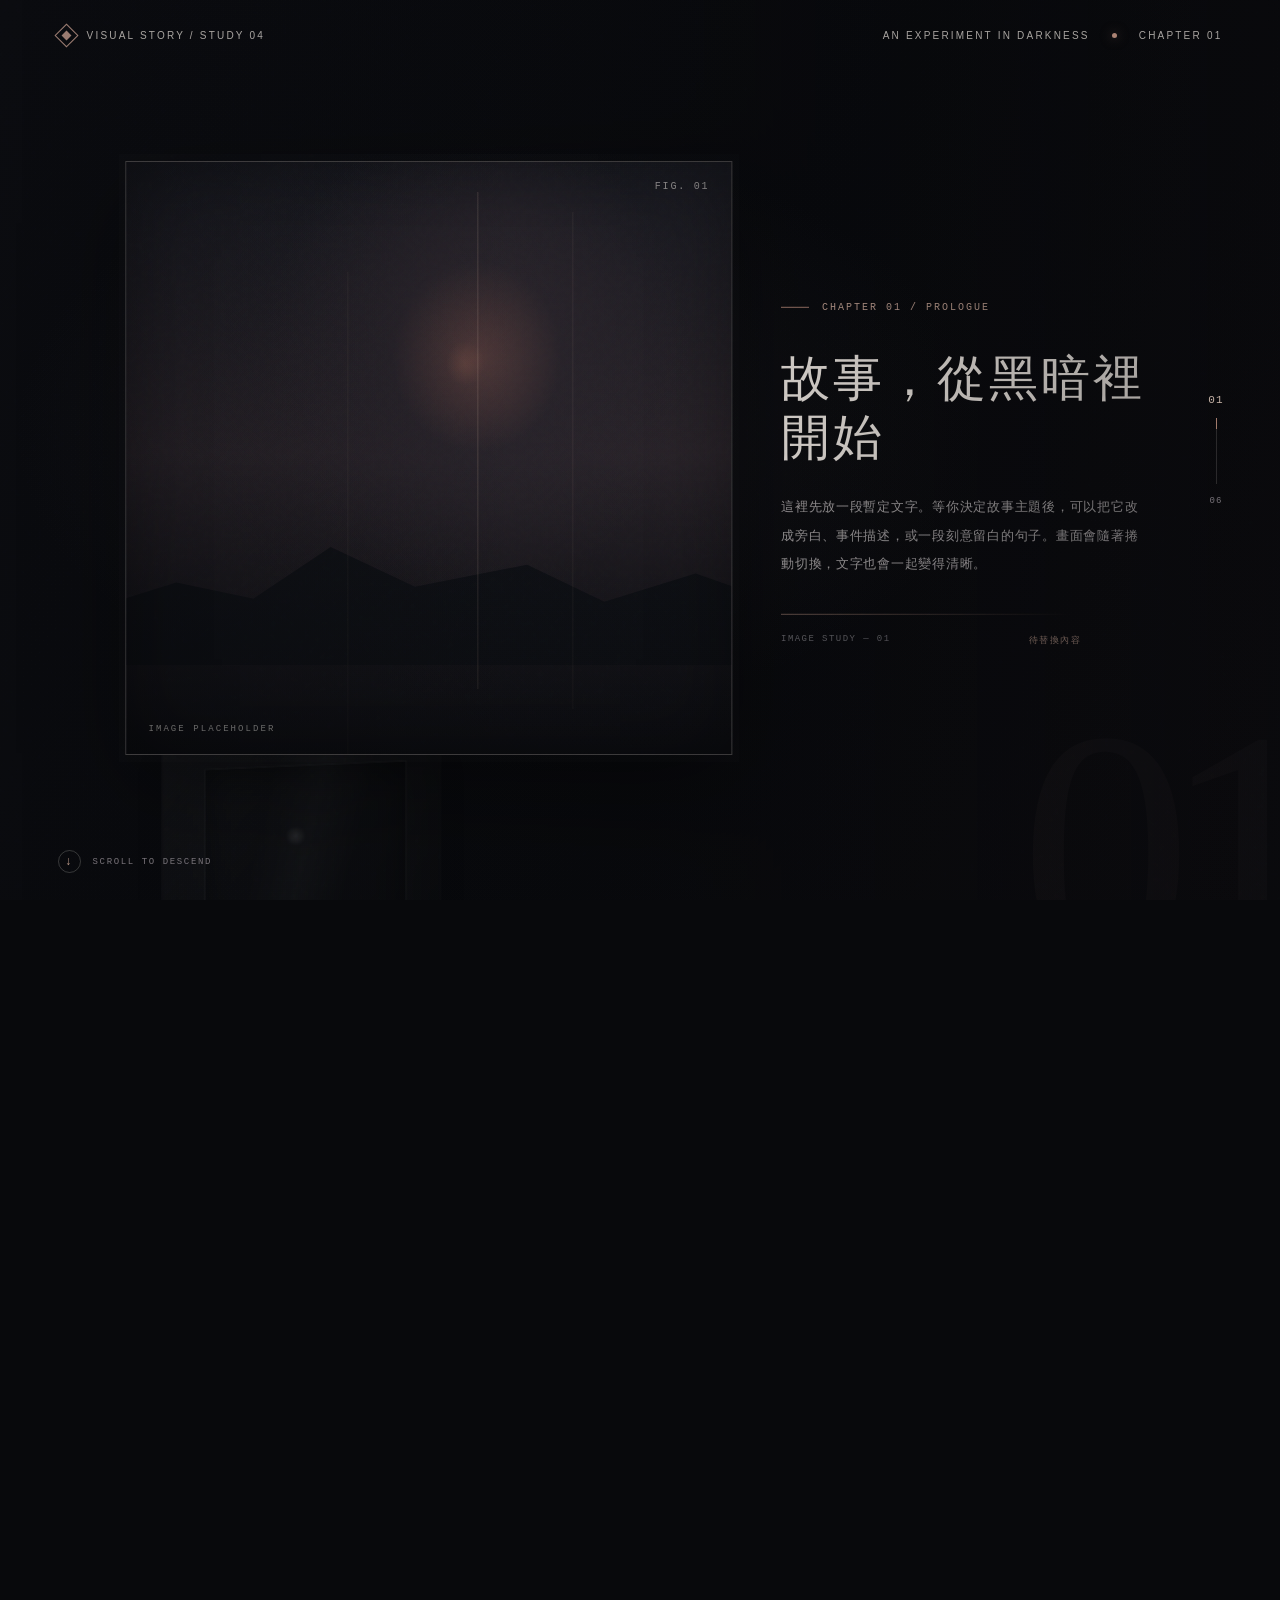
==== as04/index.html @ 1abc4d1a "Rename index.html to as04/index.html" ====
<!DOCTYPE html>
<html lang="zh-Hant">
<head>
  <meta charset="UTF-8" />
  <meta name="viewport" content="width=device-width, initial-scale=1.0" />
  <meta name="theme-color" content="#08090c" />
  <title>向下 — 暗色敘事網頁原型</title>
  <style>
    :root {
      --bg: #08090c;
      --paper: #e7e3dd;
      --muted: #8b8989;
      --dim: #55565b;
      --accent: #aa8273;
      --line: rgba(231, 227, 221, .14);
      --ease: cubic-bezier(.22, .72, .18, 1);
    }
    * { box-sizing: border-box; }
    html { background: var(--bg); scroll-behavior: smooth; }
    body {
      margin: 0;
      color: var(--paper);
      background: var(--bg);
      font-family: Inter, "Noto Sans TC", "PingFang TC", "Microsoft JhengHei", sans-serif;
      overflow-x: hidden;
      scrollbar-color: #55515a #090a0d;
    }
    body::before {
      content: "";
      position: fixed;
      inset: 0;
      z-index: 10;
      pointer-events: none;
      opacity: .13;
      background-image: url("data:image/svg+xml,%3Csvg viewBox='0 0 180 180' xmlns='http://www.w3.org/2000/svg'%3E%3Cfilter id='n'%3E%3CfeTurbulence type='fractalNoise' baseFrequency='.9' numOctaves='3' stitchTiles='stitch'/%3E%3C/filter%3E%3Crect width='100%25' height='100%25' filter='url(%23n)' opacity='.28'/%3E%3C/svg%3E");
      mix-blend-mode: soft-light;
    }
    .story-scroll { position: relative; height: 600vh; }
    .stage {
      position: sticky;
      top: 0;
      height: 100svh;
      min-height: 570px;
      overflow: hidden;
      isolation: isolate;
      background:
        radial-gradient(ellipse at 39% 48%, rgba(57, 52, 60, .21), transparent 44%),
        linear-gradient(112deg, #0b0c10 0%, #08090c 57%, #0c0b0e 100%);
    }
    .stage::after {
      content: "";
      position: absolute;
      inset: 0;
      pointer-events: none;
      z-index: 7;
      background: linear-gradient(90deg, transparent 0%, rgba(8,9,12,.06) 52%, rgba(8,9,12,.34) 100%);
    }
    .topbar {
      position: absolute;
      z-index: 8;
      top: 27px;
      left: 4.5vw;
      right: 4.5vw;
      display: flex;
      justify-content: space-between;
      align-items: center;
      color: #a8a4a0;
      font-size: 10px;
      letter-spacing: .22em;
      text-transform: uppercase;
    }
    .brand { display: flex; gap: 12px; align-items: center; }
    .brand-mark { width: 17px; height: 17px; border: 1px solid #9a7b70; transform: rotate(45deg); position: relative; }
    .brand-mark::after { content: ""; position: absolute; inset: 4px; background: #9a7b70; }
    .top-right { display: flex; gap: 22px; align-items: center; }
    .top-dot { width: 5px; height: 5px; border-radius: 50%; background: var(--accent); box-shadow: 0 0 12px rgba(170,130,115,.55); }

    .slide-main {
      position: absolute;
      inset: 0;
      display: grid;
      grid-template-columns: minmax(0, 1.28fr) minmax(300px, .82fr);
      align-items: center;
      gap: clamp(34px, 5vw, 90px);
      padding: 8.8vh 8.6vw 7vh 8.6vw;
      z-index: 3;
      transition: opacity .55s var(--ease), transform .75s var(--ease), filter .55s var(--ease);
    }
    .visual-wrap {
      position: relative;
      width: 100%;
      height: min(66vh, 690px);
      min-height: 350px;
      display: flex;
      align-items: center;
      justify-content: center;
      transform: translateX(1.2vw);
    }
    .visual-frame {
      position: relative;
      width: min(100%, 650px);
      height: 100%;
      overflow: hidden;
      background: #17171c;
      border: 1px solid rgba(218,207,195,.2);
      box-shadow: 0 30px 90px rgba(0,0,0,.35), 0 0 0 7px rgba(255,255,255,.012);
      isolation: isolate;
    }
    .visual-frame::before {
      content: "";
      position: absolute;
      inset: 0;
      z-index: 3;
      pointer-events: none;
      background: linear-gradient(180deg, rgba(7,8,11,.04) 15%, rgba(7,8,11,.02) 50%, rgba(7,8,11,.6) 100%), linear-gradient(90deg, rgba(6,7,10,.3), transparent 65%);
      box-shadow: inset 0 0 80px rgba(0,0,0,.36);
    }
    .visual-frame::after {
      content: "IMAGE PLACEHOLDER";
      position: absolute;
      left: 22px;
      bottom: 19px;
      z-index: 4;
      color: rgba(231,227,221,.44);
      font: 9px/1.2 ui-monospace, SFMono-Regular, Consolas, monospace;
      letter-spacing: .23em;
    }
    .art {
      position: absolute;
      inset: 0;
      overflow: hidden;
      background-color: #15151a;
      transition: background .6s ease;
    }
    .art::before, .art::after { content: ""; position: absolute; display: block; }
    .art-01 {
      background: radial-gradient(ellipse at 56% 34%, rgba(118,79,71,.52), transparent 4%, transparent 18%), radial-gradient(ellipse at 58% 33%, #553c3c 0%, #2a252c 17%, transparent 43%), linear-gradient(180deg, #1a1b22 0%, #2b252b 49%, #121318 100%);
    }
    .art-01::before { left: -8%; right: -8%; bottom: 15%; height: 25%; background: #111318; clip-path: polygon(0 65%, 14% 44%, 25% 55%, 36% 20%, 48% 47%, 64% 32%, 75% 57%, 88% 38%, 100% 58%, 100% 100%, 0 100%); }
    .art-01::after { width: 1px; height: 84%; left: 58%; top: 5%; background: rgba(218,188,167,.22); box-shadow: -130px 80px 0 rgba(218,188,167,.08), 95px 20px 0 rgba(218,188,167,.1); }
    .art-02 {
      background: radial-gradient(ellipse at 48% 39%, rgba(156,156,163,.5), transparent 5%, transparent 25%), linear-gradient(130deg, #25252c 0%, #15171e 42%, #0b1017 100%);
    }
    .art-02::before { inset: 8% 13%; border: 1px solid rgba(184,190,197,.22); transform: perspective(600px) rotateY(-12deg); box-shadow: 0 0 55px rgba(142,157,168,.07), inset 0 0 45px rgba(0,0,0,.7); }
    .art-02::after { width: 36%; height: 120%; left: 32%; top: -8%; background: linear-gradient(90deg, transparent, rgba(157,165,175,.11), transparent); transform: skewX(-13deg); }
    .art-03 {
      background: radial-gradient(circle at 64% 30%, #b3a9a0 0%, #756c6b 3%, rgba(91,87,93,.58) 12%, transparent 28%), linear-gradient(180deg, #26252d 0%, #4a444a 50%, #16171c 100%);
    }
    .art-03::before { left: -10%; right: -10%; height: 45%; bottom: -3%; background: linear-gradient(160deg, #242329, #111217); clip-path: polygon(0 70%, 19% 41%, 31% 56%, 48% 23%, 61% 49%, 72% 36%, 100% 66%, 100% 100%, 0 100%); }
    .art-03::after { left: 0; right: 0; bottom: 42%; height: 1px; background: rgba(229,219,211,.15); box-shadow: 0 12px 38px 15px rgba(199,184,176,.07); }
    .art-04 {
      background: radial-gradient(ellipse at 50% 60%, rgba(107,76,90,.43), transparent 30%), linear-gradient(140deg, #17151d, #28222d 52%, #0c0e13);
    }
    .art-04::before { inset: -18% 18%; border-left: 1px solid rgba(197,169,183,.28); border-right: 1px solid rgba(197,169,183,.13); transform: rotate(17deg); box-shadow: 55px 0 0 rgba(197,169,183,.03), -55px 0 0 rgba(197,169,183,.03); }
    .art-04::after { width: 7%; height: 65%; top: 16%; left: 49%; background: linear-gradient(180deg, transparent, rgba(195,158,174,.2), transparent); filter: blur(6px); transform: rotate(17deg); }
    .art-05 {
      background: radial-gradient(ellipse at 37% 40%, rgba(108,115,96,.4), transparent 28%), linear-gradient(155deg, #1d211e, #111513 60%, #080a0c);
    }
    .art-05::before { left: 20%; right: 17%; bottom: 0; height: 67%; background: linear-gradient(90deg, #101310, #252925 48%, #111411); clip-path: polygon(20% 0, 74% 0, 100% 100%, 0 100%); opacity: .9; }
    .art-05::after { left: 48%; top: 0; height: 86%; width: 1px; background: rgba(194,190,165,.17); box-shadow: 70px 65px 0 rgba(194,190,165,.06), -60px 30px 0 rgba(194,190,165,.08); }
    .art-06 {
      background: radial-gradient(ellipse at 50% 45%, rgba(133,111,94,.4), transparent 5%, transparent 27%), linear-gradient(180deg, #17171b, #272329 51%, #08090c 100%);
    }
    .art-06::before { width: 42%; height: 42%; left: 29%; top: 27%; border: 1px solid rgba(192,168,146,.24); transform: rotate(45deg); box-shadow: 0 0 50px rgba(173,133,108,.09), inset 0 0 35px rgba(173,133,108,.04); }
    .art-06::after { width: 1px; height: 100%; left: 50%; top: 0; background: linear-gradient(transparent, rgba(192,168,146,.28), transparent); }
    .art-index { position: absolute; right: 22px; top: 19px; z-index: 4; color: rgba(231,227,221,.56); font: 10px ui-monospace, monospace; letter-spacing: .18em; }
    .frame-corner { position: absolute; z-index: 5; width: 18px; height: 18px; border-color: rgba(205,174,157,.64); border-style: solid; pointer-events: none; }
    .frame-corner.tl { top: -5px; left: -5px; border-width: 1px 0 0 1px; }
    .frame-corner.br { right: -5px; bottom: -5px; border-width: 0 1px 1px 0; }

    .copy {
      max-width: 450px;
      padding: 1vh 0 0;
      transform: translateY(1.2vh);
    }
    .chapter-label { display: flex; align-items: center; gap: 13px; margin-bottom: clamp(22px, 3.8vh, 38px); color: #b99a8c; font: 10px/1.5 ui-monospace, SFMono-Regular, Consolas, monospace; letter-spacing: .2em; text-transform: uppercase; }
    .chapter-label::before { content: ""; width: 28px; height: 1px; background: #997366; }
    h1 { margin: 0 0 25px; font-size: clamp(34px, 3.8vw, 59px); line-height: 1.22; font-weight: 400; letter-spacing: .06em; color: #e6e0da; }
    .story-copy { max-width: 370px; margin: 0; color: #9e9a9b; font-size: clamp(13px, 1.05vw, 15px); line-height: 2.15; letter-spacing: .055em; font-weight: 300; }
    .copy-rule { margin: 35px 0 19px; width: 100%; max-width: 290px; height: 1px; background: linear-gradient(90deg, rgba(174,138,122,.55), transparent); }
    .copy-bottom { display: flex; justify-content: space-between; max-width: 300px; color: #5e5d62; font: 9px ui-monospace, monospace; letter-spacing: .16em; }
    .copy-bottom span:last-child { color: #8a7268; }

    .scene-number {
      position: absolute;
      z-index: -1;
      right: -1.8vw;
      bottom: -10vh;
      color: rgba(225,218,209,.025);
      font: 400 clamp(180px, 27vw, 410px)/.8 Georgia, serif;
      letter-spacing: -.09em;
      pointer-events: none;
    }

    .ghost {
      position: absolute;
      z-index: 2;
      left: 9.5vw;
      width: clamp(190px, 28vw, 380px);
      height: 33vh;
      min-height: 160px;
      opacity: 0;
      pointer-events: none;
      transition: transform .85s var(--ease), opacity .7s var(--ease), filter .7s var(--ease);
      filter: grayscale(.65) blur(.8px);
    }
    .ghost .ghost-frame { position: relative; height: 100%; width: 100%; overflow: hidden; border: 1px solid rgba(218,207,195,.12); box-shadow: 0 12px 35px rgba(0,0,0,.25); }
    .ghost .ghost-art { position: absolute; inset: 0; }
    .ghost .ghost-caption { position: absolute; left: 15px; bottom: 12px; z-index: 2; color: rgba(231,227,221,.56); font: 9px ui-monospace, monospace; letter-spacing: .16em; }
    .ghost-prev { top: 0; transform: translateY(-84%) scale(.83); transform-origin: 50% 100%; }
    .ghost-next { bottom: 0; transform: translateY(84%) scale(.83); transform-origin: 50% 0%; }
    .ghost.visible { opacity: .34; filter: grayscale(.75) blur(.6px); }
    .ghost-prev.visible { transform: translateY(-48%) scale(.78); }
    .ghost-next.visible { transform: translateY(48%) scale(.78); }

    .side-index {
      position: absolute;
      z-index: 8;
      right: 4.4vw;
      top: 50%;
      transform: translateY(-50%);
      display: flex;
      flex-direction: column;
      align-items: center;
      gap: 12px;
      color: #777278;
      font: 9px ui-monospace, monospace;
      letter-spacing: .12em;
    }
    .index-line { position: relative; width: 1px; height: 66px; background: rgba(231,227,221,.15); overflow: hidden; }
    .index-fill { display: block; width: 100%; height: 16.66%; background: #a17a6b; transition: height .5s ease; }
    .side-index strong { font-size: 11px; color: #c6b3a7; font-weight: 400; }
    .scroll-hint { position: absolute; z-index: 8; left: 4.5vw; bottom: 27px; display: flex; align-items: center; gap: 12px; color: #777278; font: 9px ui-monospace, monospace; letter-spacing: .18em; }
    .scroll-arrow { width: 23px; height: 23px; border: 1px solid rgba(231,227,221,.2); border-radius: 50%; display: grid; place-items: center; color: #bd9b8a; font-size: 12px; animation: breathe 2.2s ease-in-out infinite; }
    .scroll-hint.is-end { opacity: .36; }
    @keyframes breathe { 0%,100% { transform: translateY(0); opacity: .75; } 50% { transform: translateY(4px); opacity: 1; } }

    .stage[data-changing="true"] .slide-main { opacity: .24; transform: translateY(13px); filter: blur(3px); }
    .stage[data-changing="true"] .visual-frame { transform: scale(.985); }
    .visually-hidden { position: absolute; width: 1px; height: 1px; padding: 0; margin: -1px; overflow: hidden; clip: rect(0,0,0,0); white-space: nowrap; border: 0; }

    @media (max-width: 900px) {
      .slide-main { grid-template-columns: minmax(0, 1.05fr) minmax(250px, .85fr); gap: 4vw; padding-left: 6vw; padding-right: 8vw; }
      .visual-wrap { height: 59vh; transform: none; }
      .ghost { left: 6vw; }
      .side-index { right: 2.5vw; }
      h1 { font-size: clamp(30px, 4.7vw, 45px); }
    }
    @media (max-width: 640px) {
      .stage { min-height: 630px; }
      .topbar { top: 19px; left: 6vw; right: 6vw; font-size: 8px; }
      .top-right { gap: 10px; }
      .top-right span:first-child { display: none; }
      .slide-main { display: flex; flex-direction: column; justify-content: center; gap: 24px; padding: 70px 9vw 63px; }
      .visual-wrap { width: 84%; height: 41vh; min-height: 260px; margin-left: -8%; }
      .copy { width: 82%; align-self: flex-end; padding: 0; transform: none; margin-top: -2vh; }
      .chapter-label { margin-bottom: 12px; font-size: 9px; }
      h1 { font-size: clamp(27px, 8vw, 38px); margin-bottom: 11px; }
      .story-copy { font-size: 12px; line-height: 1.85; }
      .copy-rule { margin: 17px 0 11px; }
      .copy-bottom { max-width: 100%; }
      .ghost { left: 8vw; width: 48vw; height: 20vh; min-height: 105px; }
      .ghost-prev.visible { transform: translateY(-35%) scale(.72); }
      .ghost-next.visible { transform: translateY(35%) scale(.72); }
      .side-index { right: 4vw; top: 40%; }
      .index-line { height: 42px; }
      .scroll-hint { left: 6vw; bottom: 18px; font-size: 8px; }
      .scene-number { bottom: -3vh; right: -2vw; font-size: 56vw; }
    }
    @media (prefers-reduced-motion: reduce) {
      *, *::before, *::after { scroll-behavior: auto !important; animation-duration: .01ms !important; transition-duration: .01ms !important; }
    }
  </style>
</head>
<body>
  <main class="story-scroll" id="storyScroll" aria-label="向下敘事網頁原型">
    <section class="stage" id="stage" aria-live="polite">
      <header class="topbar">
        <div class="brand"><span class="brand-mark" aria-hidden="true"></span><span>VISUAL STORY / STUDY 04</span></div>
        <div class="top-right"><span>AN EXPERIMENT IN DARKNESS</span><span class="top-dot" aria-hidden="true"></span><span id="topChapter">CHAPTER 01</span></div>
      </header>

      <div class="ghost ghost-prev" id="ghostPrev" aria-hidden="true"><div class="ghost-frame"><div class="ghost-art art art-01" id="prevArt"></div><span class="ghost-caption" id="prevCaption">01 / PREVIOUS TRACE</span></div></div>
      <div class="ghost ghost-next visible" id="ghostNext" aria-hidden="true"><div class="ghost-frame"><div class="ghost-art art art-02" id="nextArt"></div><span class="ghost-caption" id="nextCaption">02 / NEXT TRACE</span></div></div>

      <article class="slide-main" id="activeSlide">
        <div class="visual-wrap">
          <div class="visual-frame" id="visualFrame">
            <div class="art art-01" id="activeArt"></div>
            <span class="art-index" id="artIndex">FIG. 01</span>
            <span class="frame-corner tl" aria-hidden="true"></span>
            <span class="frame-corner br" aria-hidden="true"></span>
          </div>
        </div>
        <div class="copy" id="copyBlock">
          <div class="chapter-label" id="chapterLabel">CHAPTER 01 / PROLOGUE</div>
          <h1 id="sceneTitle">故事，從黑暗裡開始</h1>
          <p class="story-copy" id="sceneCopy">這裡先放一段暫定文字。等你決定故事主題後，可以把它改成旁白、事件描述，或一段刻意留白的句子。畫面會隨著捲動切換，文字也會一起變得清晰。</p>
          <div class="copy-rule"></div>
          <div class="copy-bottom"><span id="copyMeta">IMAGE STUDY — 01</span><span id="copyStatus">待替換內容</span></div>
        </div>
        <span class="scene-number" id="sceneNumber" aria-hidden="true">01</span>
      </article>

      <aside class="side-index" aria-label="故事進度">
        <strong id="currentIndex">01</strong>
        <span class="index-line"><i class="index-fill" id="indexFill"></i></span>
        <span id="totalIndex">06</span>
      </aside>
      <div class="scroll-hint" id="scrollHint"><span class="scroll-arrow" aria-hidden="true">↓</span><span>SCROLL TO DESCEND</span></div>
    </section>
  </main>
  <script>
    // 之後只要替換這裡的標題、文字與圖片 class，就能放入你的正式故事。
    const scenes = [
      {
        number: '01', label: 'CHAPTER 01 / PROLOGUE', title: '故事，從黑暗裡開始',
        copy: '這裡先放一段暫定文字。等你決定故事主題後，可以把它改成旁白、事件描述，或一段刻意留白的句子。畫面會隨著捲動切換，文字也會一起變得清晰。',
        art: 'art-01', meta: 'IMAGE STUDY — 01', status: '待替換內容'
      },
      {
        number: '02', label: 'CHAPTER 02 / THE THRESHOLD', title: '有些事，正在發生',
        copy: '第二幕的文字占位。當這一幕成為主畫面，前一幕會退到上方，縮小、褪色；下一幕則從下方若隱若現地浮現。',
        art: 'art-02', meta: 'IMAGE STUDY — 02', status: '待替換內容'
      },
      {
        number: '03', label: 'CHAPTER 03 / THE SILENCE', title: '沉默並不代表平靜',
        copy: '第三幕的文字占位。這裡可以描述一個場景、一個物件的運作方式，或故事裡逐漸浮現的線索。',
        art: 'art-03', meta: 'IMAGE STUDY — 03', status: '待替換內容'
      },
      {
        number: '04', label: 'CHAPTER 04 / THE FRACTURE', title: '裂縫開始擴大',
        copy: '第四幕的文字占位。每次向下捲動，圖片和文字會成套切換；前後兩幕以低彩度、低透明度的方式留在畫面邊緣。',
        art: 'art-04', meta: 'IMAGE STUDY — 04', status: '待替換內容'
      },
      {
        number: '05', label: 'CHAPTER 05 / THE DEPTH', title: '越往下，越看不清楚',
        copy: '第五幕的文字占位。正式製作時，可以讓六至八張圖有各自的視覺重點，但統一色調與構圖節奏，讓它們看起來屬於同一個故事。',
        art: 'art-05', meta: 'IMAGE STUDY — 05', status: '待替換內容'
      },
      {
        number: '06', label: 'CHAPTER 06 / AFTERIMAGE', title: '最後留下的，是痕跡',
        copy: '最後一幕的文字占位。走到這裡，前方不再有下一張圖；你也可以在正式版本中用一個收束句，讓故事停在最適合的位置。',
        art: 'art-06', meta: 'IMAGE STUDY — 06', status: '待替換內容'
      }
    ];

    const $ = (id) => document.getElementById(id);
    const stage = $('stage');
    const els = {
      topChapter: $('topChapter'), activeArt: $('activeArt'), artIndex: $('artIndex'),
      chapterLabel: $('chapterLabel'), sceneTitle: $('sceneTitle'), sceneCopy: $('sceneCopy'),
      copyMeta: $('copyMeta'), copyStatus: $('copyStatus'), sceneNumber: $('sceneNumber'),
      currentIndex: $('currentIndex'), totalIndex: $('totalIndex'), indexFill: $('indexFill'),
      ghostPrev: $('ghostPrev'), ghostNext: $('ghostNext'), prevArt: $('prevArt'), nextArt: $('nextArt'),
      prevCaption: $('prevCaption'), nextCaption: $('nextCaption'), scrollHint: $('scrollHint')
    };
    let activeIndex = -1;
    let scrollQueued = false;
    els.totalIndex.textContent = String(scenes.length).padStart(2, '0');

    function setArtClass(element, artClass) {
      element.className = element.className.replace(/\bart-0[1-6]\b/g, '').trim();
      element.classList.add(artClass);
    }
    function renderScene(index) {
      if (index === activeIndex) return;
      activeIndex = index;
      const scene = scenes[index];
      stage.dataset.changing = 'true';
      window.setTimeout(() => {
        els.topChapter.textContent = `CHAPTER ${scene.number}`;
        setArtClass(els.activeArt, scene.art);
        els.artIndex.textContent = `FIG. ${scene.number}`;
        els.chapterLabel.textContent = scene.label;
        els.sceneTitle.textContent = scene.title;
        els.sceneCopy.textContent = scene.copy;
        els.copyMeta.textContent = scene.meta;
        els.copyStatus.textContent = scene.status;
        els.sceneNumber.textContent = scene.number;
        els.currentIndex.textContent = scene.number;
        els.indexFill.style.height = `${((index + 1) / scenes.length) * 100}%`;

        if (index > 0) {
          const prev = scenes[index - 1];
          setArtClass(els.prevArt, prev.art);
          els.prevCaption.textContent = `${prev.number} / PREVIOUS TRACE`;
          els.ghostPrev.classList.add('visible');
        } else {
          els.ghostPrev.classList.remove('visible');
        }
        if (index < scenes.length - 1) {
          const next = scenes[index + 1];
          setArtClass(els.nextArt, next.art);
          els.nextCaption.textContent = `${next.number} / NEXT TRACE`;
          els.ghostNext.classList.add('visible');
          els.scrollHint.classList.remove('is-end');
          els.scrollHint.querySelector('span:last-child').textContent = 'SCROLL TO DESCEND';
        } else {
          els.ghostNext.classList.remove('visible');
          els.scrollHint.classList.add('is-end');
          els.scrollHint.querySelector('span:last-child').textContent = 'END OF CURRENT STORY';
        }
        requestAnimationFrame(() => stage.dataset.changing = 'false');
      }, 130);
    }
    function updateFromScroll() {
      const vh = window.innerHeight || 1;
      const index = Math.max(0, Math.min(scenes.length - 1, Math.round(window.scrollY / vh)));
      renderScene(index);
      scrollQueued = false;
    }
    window.addEventListener('scroll', () => {
      if (!scrollQueued) {
        scrollQueued = true;
        requestAnimationFrame(updateFromScroll);
      }
    }, { passive: true });
    window.addEventListener('resize', updateFromScroll);
    renderScene(0);
  </script>
</body>
</html>
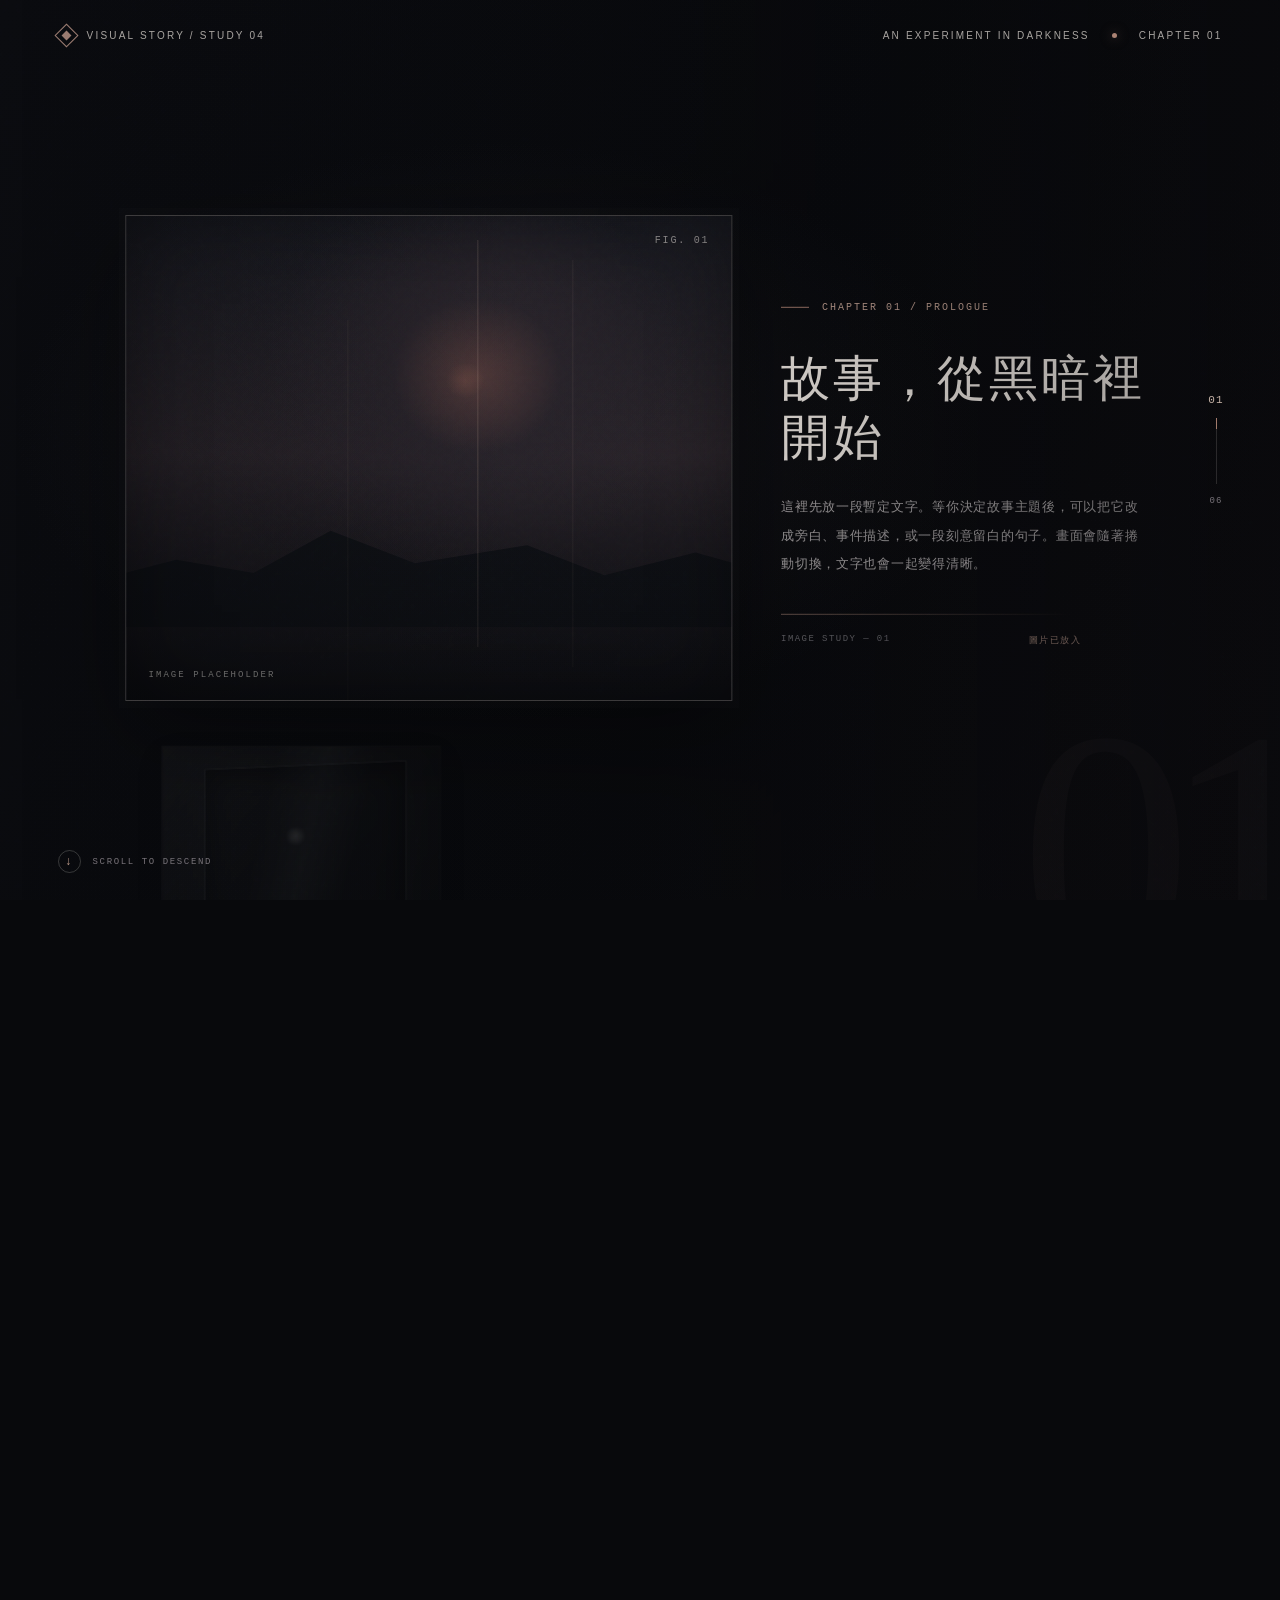
==== commit 8debcf09: "Rename index (1).html to as04/index.html" ====
--- a/as04/index.html
+++ b/as04/index.html
@@ -4,7 +4,7 @@
   <meta charset="UTF-8" />
   <meta name="viewport" content="width=device-width, initial-scale=1.0" />
   <meta name="theme-color" content="#08090c" />
-  <title>向下 — 暗色敘事網頁原型</title>
+  <title>向下 — 暗色敘事網頁</title>
   <style>
     :root {
       --bg: #08090c;
@@ -99,7 +99,9 @@
     .visual-frame {
       position: relative;
       width: min(100%, 650px);
-      height: 100%;
+      height: auto;
+      aspect-ratio: 5 / 4;
+      max-height: 100%;
       overflow: hidden;
       background: #17171c;
       border: 1px solid rgba(218,207,195,.2);
@@ -125,6 +127,13 @@
       font: 9px/1.2 ui-monospace, SFMono-Regular, Consolas, monospace;
       letter-spacing: .23em;
     }
+    .visual-frame.image-loaded::after { display: none; }
+    .art.image-art {
+      background-size: cover;
+      background-position: center;
+      background-repeat: no-repeat;
+    }
+    .art.image-art::before, .art.image-art::after { display: none !important; }
     .art {
       position: absolute;
       inset: 0;
@@ -311,17 +320,18 @@
     </section>
   </main>
   <script>
-    // 之後只要替換這裡的標題、文字與圖片 class，就能放入你的正式故事。
+    // 每幕圖片只要放進 images/，並命名 scene-01.png、scene-02.png……即可自動載入。
+    // 不需要每次新增圖片就修改圖片路徑；只需把相同編號的 PNG 放進 images 資料夾。
     const scenes = [
       {
-        number: '01', label: 'CHAPTER 01 / PROLOGUE', title: '故事，從黑暗裡開始',
+        number: '01', label: 'CHAPTER 01 / PROLOGUE', title: '故事，從黑暗裡開始', // 圖片放在 as04/images/scene-01.png
         copy: '這裡先放一段暫定文字。等你決定故事主題後，可以把它改成旁白、事件描述，或一段刻意留白的句子。畫面會隨著捲動切換，文字也會一起變得清晰。',
-        art: 'art-01', meta: 'IMAGE STUDY — 01', status: '待替換內容'
+        art: 'art-01', meta: 'IMAGE STUDY — 01', status: '圖片已放入'
       },
       {
-        number: '02', label: 'CHAPTER 02 / THE THRESHOLD', title: '有些事，正在發生',
+        number: '02', label: 'CHAPTER 02 / THE THRESHOLD', title: '有些事，正在發生', // 圖片放在 as04/images/scene-02.png
         copy: '第二幕的文字占位。當這一幕成為主畫面，前一幕會退到上方，縮小、褪色；下一幕則從下方若隱若現地浮現。',
-        art: 'art-02', meta: 'IMAGE STUDY — 02', status: '待替換內容'
+        art: 'art-02', meta: 'IMAGE STUDY — 02', status: '圖片已放入'
       },
       {
         number: '03', label: 'CHAPTER 03 / THE SILENCE', title: '沉默並不代表平靜',
@@ -348,7 +358,7 @@
     const $ = (id) => document.getElementById(id);
     const stage = $('stage');
     const els = {
-      topChapter: $('topChapter'), activeArt: $('activeArt'), artIndex: $('artIndex'),
+      topChapter: $('topChapter'), activeArt: $('activeArt'), artIndex: $('artIndex'), visualFrame: $('visualFrame'),
       chapterLabel: $('chapterLabel'), sceneTitle: $('sceneTitle'), sceneCopy: $('sceneCopy'),
       copyMeta: $('copyMeta'), copyStatus: $('copyStatus'), sceneNumber: $('sceneNumber'),
       currentIndex: $('currentIndex'), totalIndex: $('totalIndex'), indexFill: $('indexFill'),
@@ -358,10 +368,38 @@
     let activeIndex = -1;
     let scrollQueued = false;
     els.totalIndex.textContent = String(scenes.length).padStart(2, '0');
+    $('storyScroll').style.height = `${scenes.length * 100}vh`; // 場景數量改變時，自動調整捲動長度
 
     function setArtClass(element, artClass) {
       element.className = element.className.replace(/\bart-0[1-6]\b/g, '').trim();
       element.classList.add(artClass);
+    }
+    // 自動尋找 images/scene-編號.png。圖片還沒放入或路徑錯誤時，保留原本的抽象占位圖。
+    let artRequestId = 0;
+    function setSceneArt(element, scene) {
+      const requestToken = String(++artRequestId);
+      element.dataset.sceneRequest = requestToken;
+      element.className = 'art';
+      element.style.backgroundImage = '';
+      element.classList.add(scene.art);
+      if (element.id === 'activeArt') els.visualFrame.classList.remove('image-loaded');
+
+      const imagePath = scene.image || `images/scene-${scene.number}.png`;
+      const imageProbe = new Image();
+      imageProbe.onload = () => {
+        if (element.dataset.sceneRequest !== requestToken) return;
+        element.className = 'art image-art';
+        element.style.backgroundImage = `url("${imagePath}")`;
+        if (element.id === 'activeArt') els.visualFrame.classList.add('image-loaded');
+      };
+      imageProbe.onerror = () => {
+        if (element.dataset.sceneRequest !== requestToken) return;
+        element.className = 'art';
+        element.style.backgroundImage = '';
+        element.classList.add(scene.art);
+        if (element.id === 'activeArt') els.visualFrame.classList.remove('image-loaded');
+      };
+      imageProbe.src = imagePath;
     }
     function renderScene(index) {
       if (index === activeIndex) return;
@@ -370,7 +408,7 @@
       stage.dataset.changing = 'true';
       window.setTimeout(() => {
         els.topChapter.textContent = `CHAPTER ${scene.number}`;
-        setArtClass(els.activeArt, scene.art);
+        setSceneArt(els.activeArt, scene);
         els.artIndex.textContent = `FIG. ${scene.number}`;
         els.chapterLabel.textContent = scene.label;
         els.sceneTitle.textContent = scene.title;
@@ -383,7 +421,7 @@
 
         if (index > 0) {
           const prev = scenes[index - 1];
-          setArtClass(els.prevArt, prev.art);
+          setSceneArt(els.prevArt, prev);
           els.prevCaption.textContent = `${prev.number} / PREVIOUS TRACE`;
           els.ghostPrev.classList.add('visible');
         } else {
@@ -391,7 +429,7 @@
         }
         if (index < scenes.length - 1) {
           const next = scenes[index + 1];
-          setArtClass(els.nextArt, next.art);
+          setSceneArt(els.nextArt, next);
           els.nextCaption.textContent = `${next.number} / NEXT TRACE`;
           els.ghostNext.classList.add('visible');
           els.scrollHint.classList.remove('is-end');
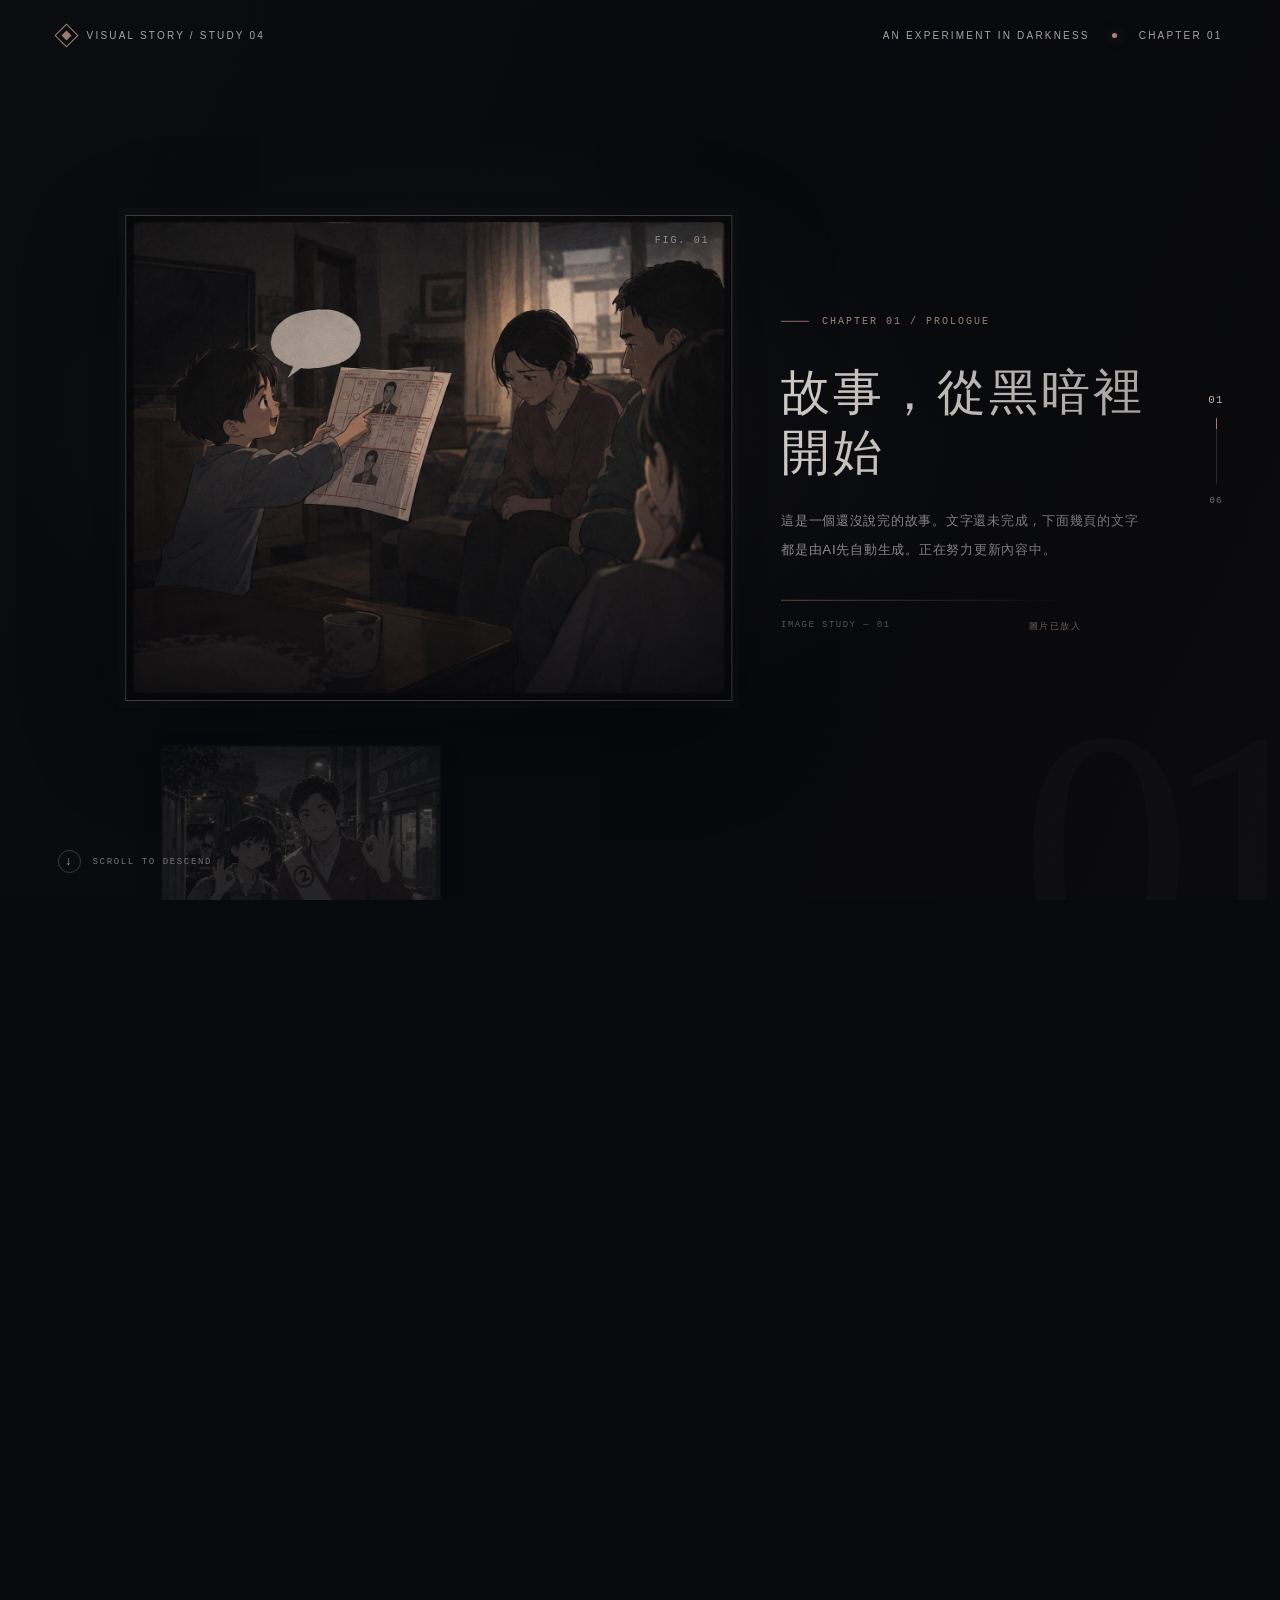
==== commit e408d147: "Update title and scene copy in index.html" ====
--- a/as04/index.html
+++ b/as04/index.html
@@ -4,7 +4,7 @@
   <meta charset="UTF-8" />
   <meta name="viewport" content="width=device-width, initial-scale=1.0" />
   <meta name="theme-color" content="#08090c" />
-  <title>向下 — 暗色敘事網頁</title>
+  <title>暗色敘事網頁</title>
   <style>
     :root {
       --bg: #08090c;
@@ -325,7 +325,7 @@
     const scenes = [
       {
         number: '01', label: 'CHAPTER 01 / PROLOGUE', title: '故事，從黑暗裡開始', // 圖片放在 as04/images/scene-01.png
-        copy: '這裡先放一段暫定文字。等你決定故事主題後，可以把它改成旁白、事件描述，或一段刻意留白的句子。畫面會隨著捲動切換，文字也會一起變得清晰。',
+        copy: '這是一個還沒說完的故事。文字還未完成，下面幾頁的文字都是由AI先自動生成。正在努力更新內容中。',
         art: 'art-01', meta: 'IMAGE STUDY — 01', status: '圖片已放入'
       },
       {
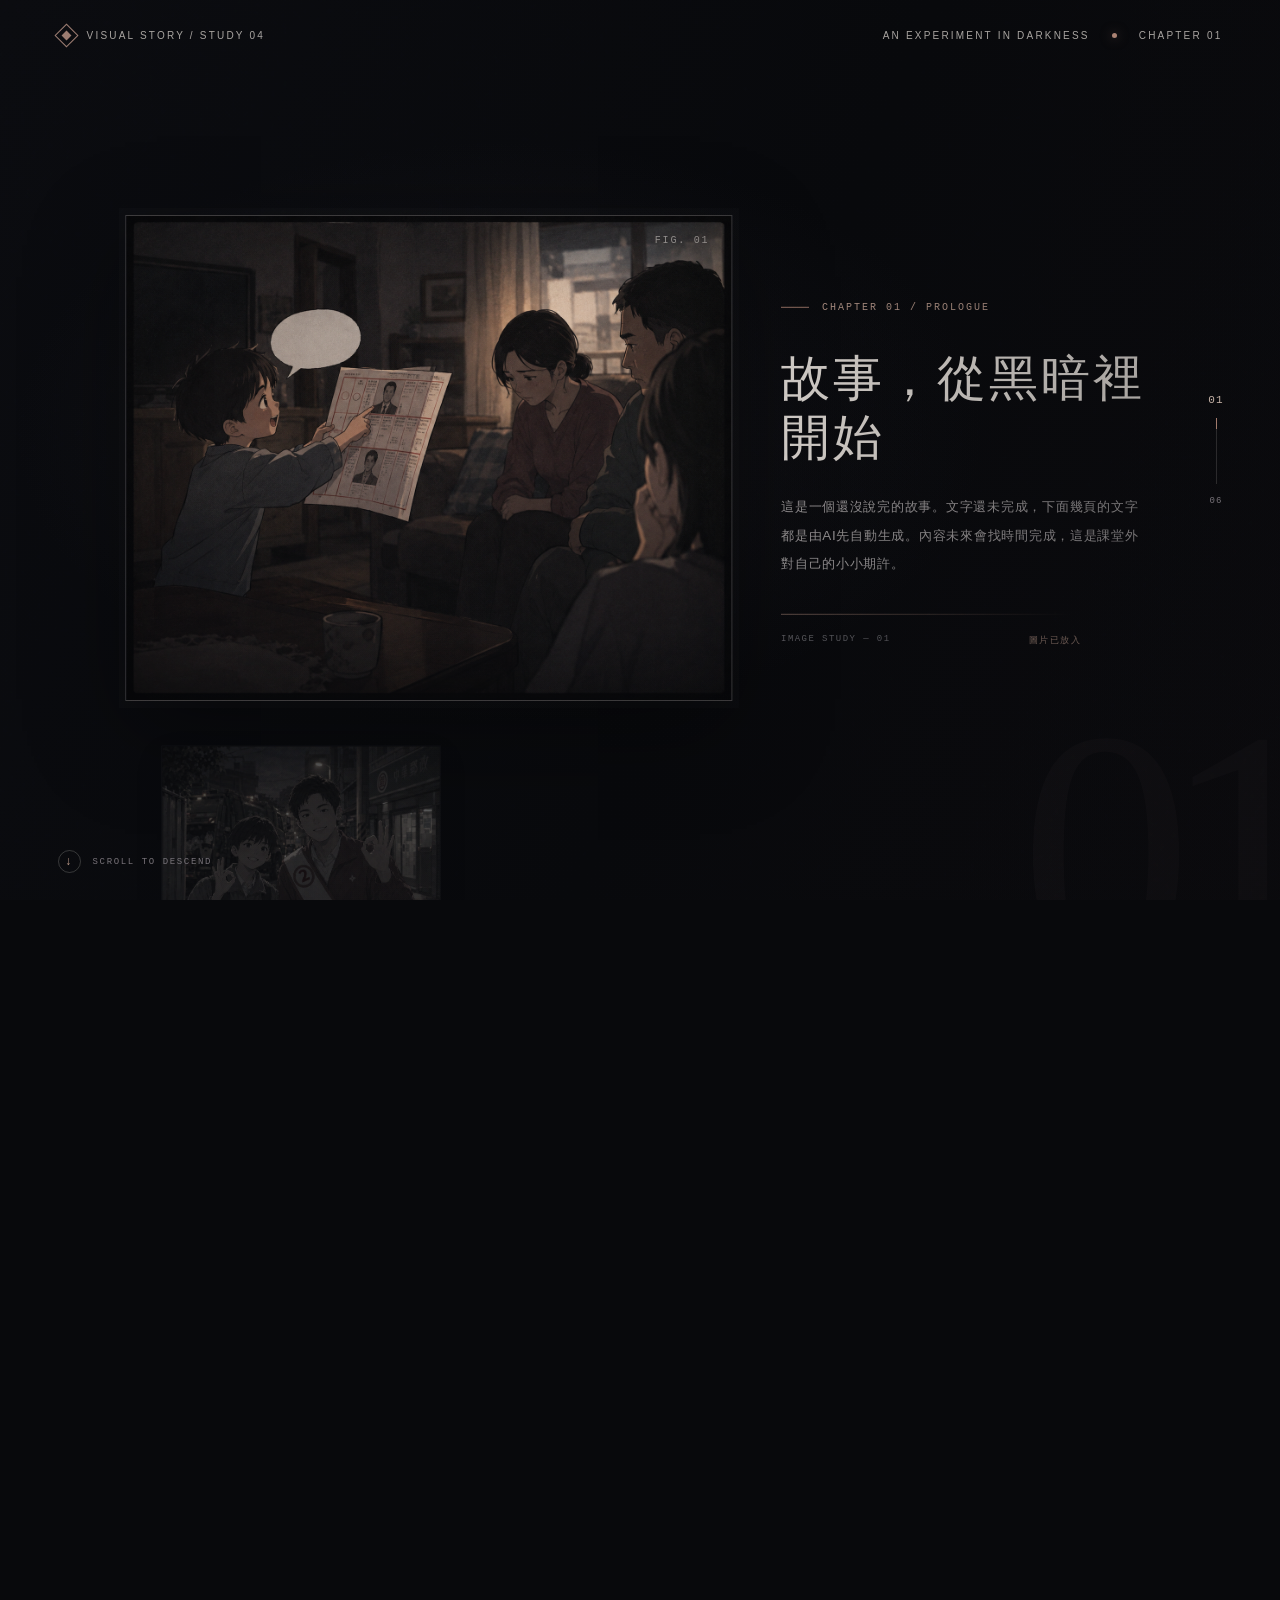
==== commit 2ea5e828: "Revise chapter 01 copy text Updated the copy text for chapter 01 to reflect future content completio" ====
--- a/as04/index.html
+++ b/as04/index.html
@@ -325,7 +325,7 @@
     const scenes = [
       {
         number: '01', label: 'CHAPTER 01 / PROLOGUE', title: '故事，從黑暗裡開始', // 圖片放在 as04/images/scene-01.png
-        copy: '這是一個還沒說完的故事。文字還未完成，下面幾頁的文字都是由AI先自動生成。正在努力更新內容中。',
+        copy: '這是一個還沒說完的故事。文字還未完成，下面幾頁的文字都是由AI先自動生成。內容未來會找時間完成，這是課堂外對自己的小小期許。',
         art: 'art-01', meta: 'IMAGE STUDY — 01', status: '圖片已放入'
       },
       {
